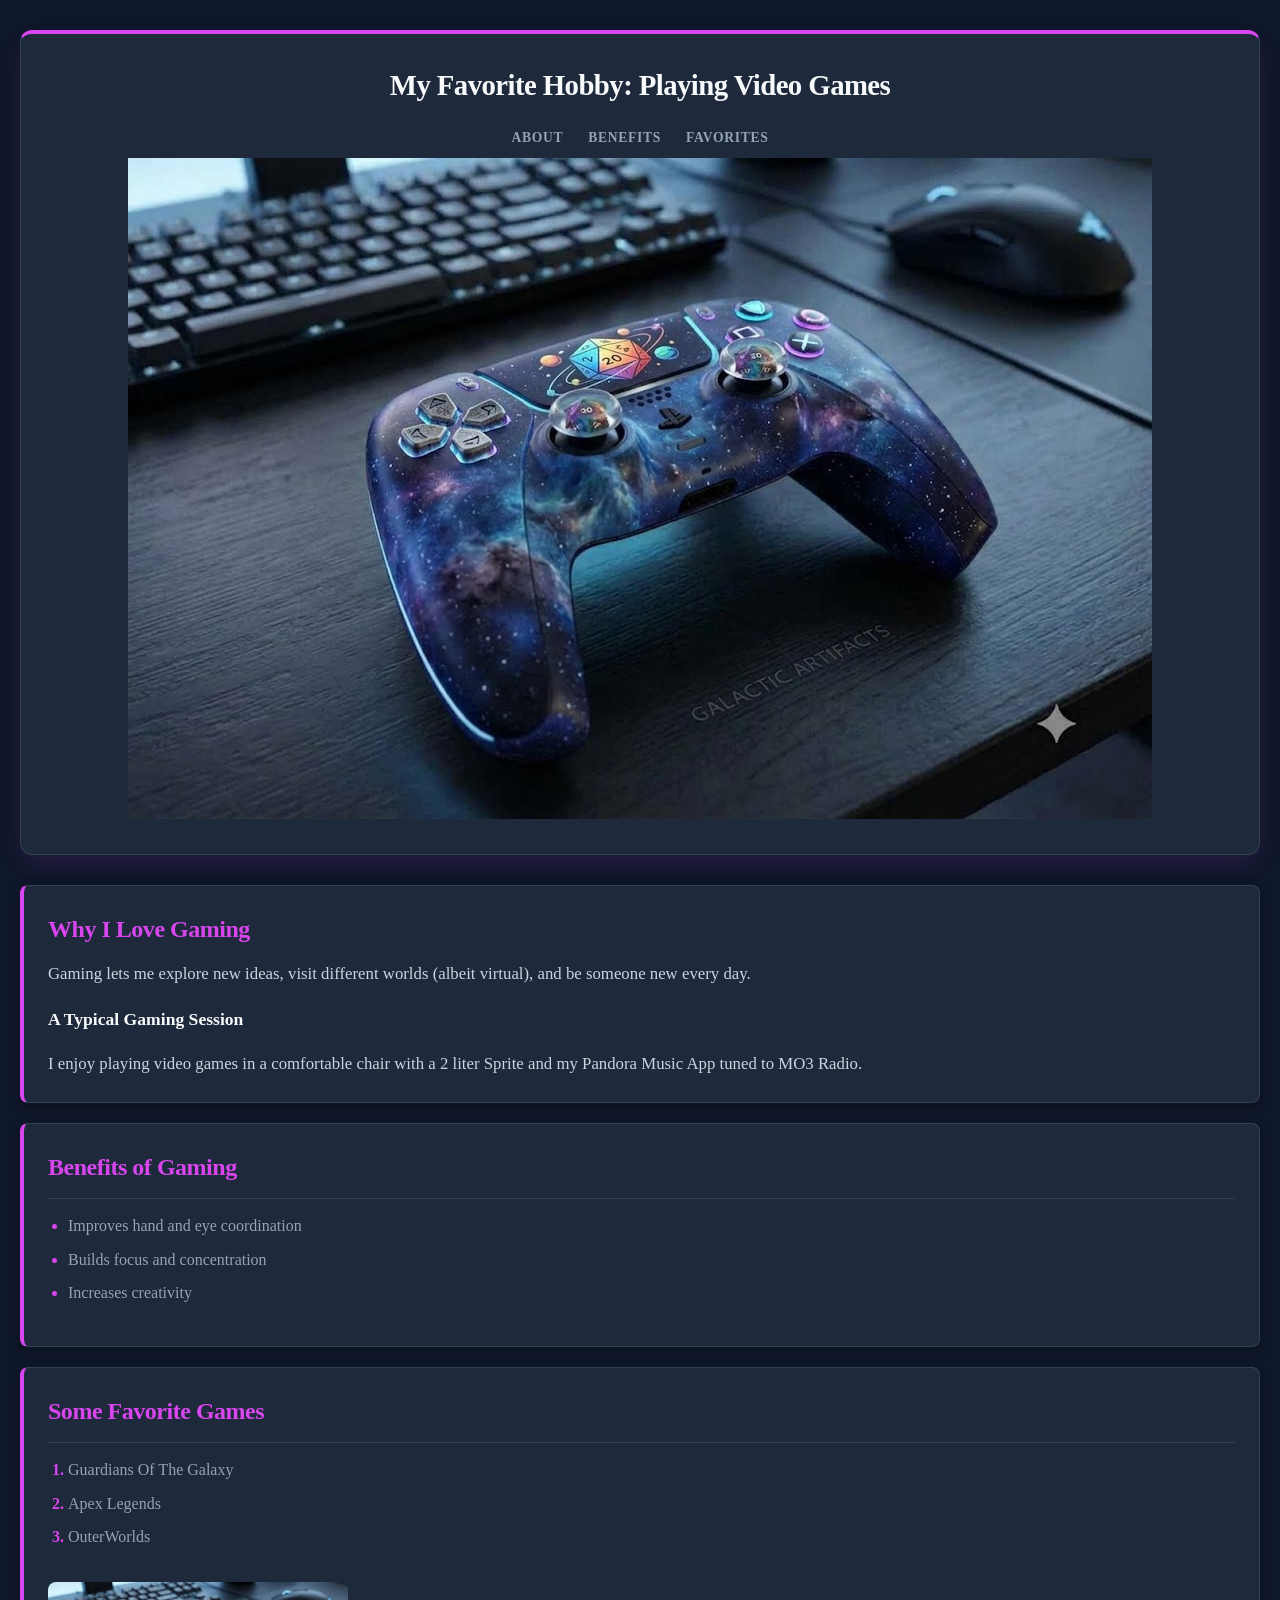
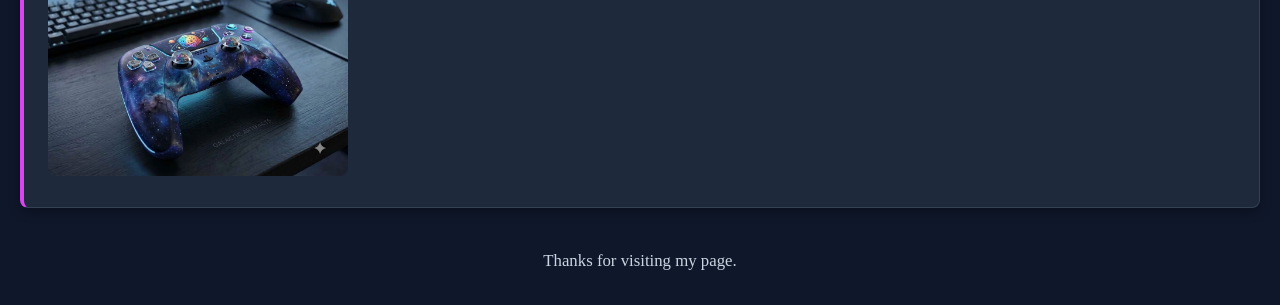
==== index.html @ d5c8cb66 "Add image to header in index.html" ====
<!DOCTYPE html>
<html lang="en">
  <head>
    <meta charset="UTF-8" />
    <meta name="viewport" content="width=device-width, initial-scale=1.0" />
    <title>My Favorite Hobby</title>
    <link rel="stylesheet" href="style.css" />
  </head>
  <body>
    <header id="main-header">
      <h1>My Favorite Hobby: Playing Video Games</h1>
      <nav class="nav-menu">
        <ul>
          <li><a href="#about">About</a></li>
          <li><a href="#benefits">Benefits</a></li>
          <li><a href="#favorites">Favorites</a></li>
        </ul>
      </nav>
      <img src="gaming-controller.png" alt="A person smiling while holding a gaming controller" class="top-right-img" />
</header>
    </header>

    <main>
      <section id="about" class="card">
        <h2>Why I Love Gaming</h2>
        <p>Gaming lets me explore new ideas, visit different worlds (albeit virtual), and be someone new every day.</p>
        <article>
          <h3>A Typical Gaming Session</h3>
          <p>I enjoy playing video games in a comfortable chair with a 2 liter Sprite and my Pandora Music App tuned to MO3 Radio.</p>
        </article>
      </section>

      <section id="benefits" class="card">
        <h2>Benefits of Gaming</h2>
        <ul class="styled-list">
          <li>Improves hand and eye coordination</li>
          <li>Builds focus and concentration</li>
          <li>Increases creativity</li>
        </ul>
      </section>

      <section id="favorites" class="card">
        <h2>Some Favorite Games</h2>
        <ol class="favorites-list">
          <li>Guardians Of The Galaxy</li>
          <li>Apex Legends</li>
          <li>OuterWorlds</li>
        </ol>
        <img src="gaming-controller.png" alt="A person smiling while holding a gaming controller" />
      </section>
    </main>

    <footer>
      <p>Thanks for visiting my page.</p>
    </footer>
  </body>
</html>
---- style.css ----
/* ========================================================
   DARK MODERN PALETTE:
   - Deep Black / Dark Slate Background: #0f172a
   - Card Backgrounds:                   #1e293b
   - Fuchsia Accent (Pop / Neon Glow):   #d946ef
   - Steel Grey Text & Subtitles:        #94a3b8 / #64748b
   - Pure White Primary Text:            #f8fafc
======================================================== */

/* 1. Global Page Styles (Type Selector) */
body {
  font-family: 'Comic Sans MS', 'Comic Sans', cursive;
  background-color: #0f172a;
  color: #f8fafc;
  margin: 0;
  padding: 30px 20px;
  line-height: 1.6;
}
.container {
  position: relative; /* Acts as the anchor/boundary for the image */
}
/* Headings & Text (Type Selectors) */
h1, h2 {
  font-weight: 700;
  letter-spacing: -0.02em;
}

h2 {
  color: #d946ef;
  margin-top: 0;
  margin-bottom: 12px;
}

h3 {
  color: #f8fafc;
  font-size: 1.1rem;
}

p {
  color: #cbd5e1;
  font-size: 1.05rem;
  margin: 0;
}

/* 2. Header Banner (ID Selector) */
#main-header {
  background-color: #1e293b;
  border: 1px solid #334155;
  border-top: 4px solid #d946ef;
  border-radius: 12px;
  padding: 28px 20px;
  margin-bottom: 30px;
  text-align: center;
  box-shadow: 0 10px 25px -5px rgba(217, 70, 239, 0.15);
}

#main-header h1 {
  color: #f8fafc;
  margin: 0 0 16px 0;
  font-size: 1.8rem;
}

/* Navigation Links (Class Selector) */
.nav-menu ul {
  list-style: none;
  padding: 0;
  margin: 0;
  display: flex;
  justify-content: center;
  gap: 25px;
  flex-wrap: wrap;
}

.nav-menu a {
  color: #94a3b8;
  text-decoration: none;
  font-weight: 600;
  text-transform: uppercase;
  font-size: 0.85rem;
  letter-spacing: 0.05em;
  transition: color 0.2s ease, text-shadow 0.2s ease;
}

.nav-menu a:hover {
  color: #d946ef;
  text-shadow: 0 0 8px rgba(217, 70, 239, 0.6);
}

/* 3. Section Cards (Class Selector) */
.card {
  background-color: #1e293b;
  border-left: 4px solid #d946ef;
  border-top: 1px solid #334155;
  border-right: 1px solid #334155;
  border-bottom: 1px solid #334155;
  border-radius: 8px;
  padding: 24px;
  margin-bottom: 20px;
  box-shadow: 0 4px 12px rgba(0, 0, 0, 0.3);
}

.card img {
  max-width: 300px;
  width: 100%;
  height: auto;
  border-radius: 8px;
  margin-top: 16px;
}

/* 4. Lists (Class Selectors) */
.styled-list, .favorites-list {
  padding-left: 20px;
  margin-top: 10px;
  border-top: 1px solid #334155;
  padding-top: 14px;
}

li {
  color: #94a3b8;
  margin-bottom: 8px;
}

li::marker {
  color: #d946ef;
  font-weight: bold;
}

/* Footer Styling */
footer {
  text-align: center;
  margin-top: 40px;
  color: #64748b;
  font-size: 0.9rem;
}
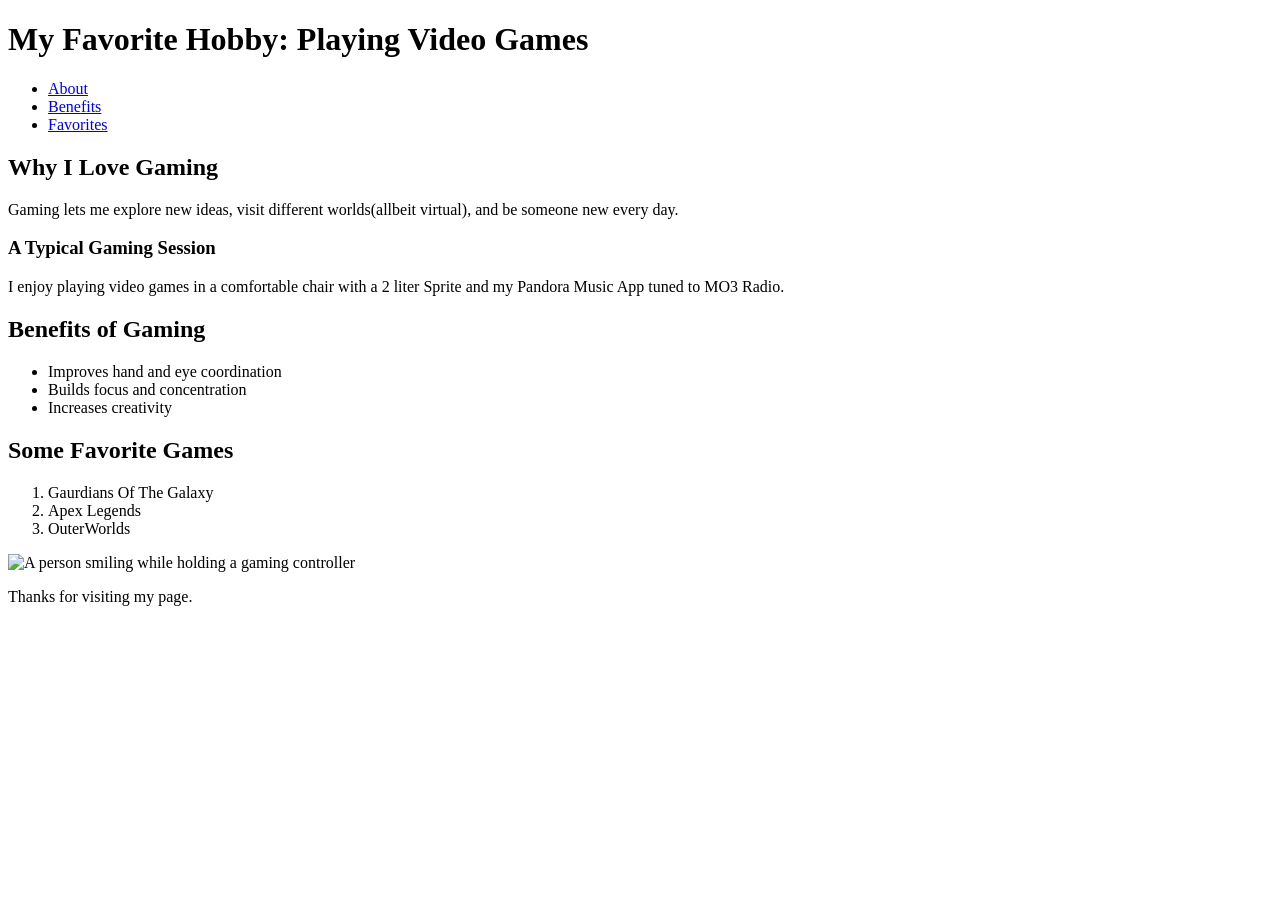
==== commit ea328f2c: "Redesign layout: responsive Grid and breakpoints" ====
--- a/index.html
+++ b/index.html
@@ -2,51 +2,48 @@
 <html lang="en">
   <head>
     <meta charset="UTF-8" />
-    <meta name="viewport" content="width=device-width, initial-scale=1.0" />
-    <title>My Favorite Hobby</title>
-    <link rel="stylesheet" href="style.css" />
+    <meta name="viewport" content="width=device-width, initial-scale.=10" />
+    <title> My Favorite Hobby</title>
   </head>
   <body>
-    <header id="main-header">
+    <header>
       <h1>My Favorite Hobby: Playing Video Games</h1>
-      <nav class="nav-menu">
+      <nav>
         <ul>
           <li><a href="#about">About</a></li>
           <li><a href="#benefits">Benefits</a></li>
           <li><a href="#favorites">Favorites</a></li>
         </ul>
       </nav>
-      <img src="gaming-controller.png" alt="A person smiling while holding a gaming controller" class="top-right-img" />
-</header>
     </header>
 
     <main>
-      <section id="about" class="card">
+      <section id="about">
         <h2>Why I Love Gaming</h2>
-        <p>Gaming lets me explore new ideas, visit different worlds (albeit virtual), and be someone new every day.</p>
+        <p>Gaming lets me explore new ideas, visit different worlds(allbeit virtual), and be someone new every day.</p>
         <article>
           <h3>A Typical Gaming Session</h3>
           <p>I enjoy playing video games in a comfortable chair with a 2 liter Sprite and my Pandora Music App tuned to MO3 Radio.</p>
         </article>
       </section>
 
-      <section id="benefits" class="card">
+      <section id="benefits">
         <h2>Benefits of Gaming</h2>
-        <ul class="styled-list">
+        <ul>
           <li>Improves hand and eye coordination</li>
           <li>Builds focus and concentration</li>
           <li>Increases creativity</li>
         </ul>
       </section>
 
-      <section id="favorites" class="card">
+      <section id="favorites">
         <h2>Some Favorite Games</h2>
-        <ol class="favorites-list">
-          <li>Guardians Of The Galaxy</li>
+        <ol>
+          <li>Gaurdians Of The Galaxy</li>
           <li>Apex Legends</li>
           <li>OuterWorlds</li>
         </ol>
-        <img src="gaming-controller.png" alt="A person smiling while holding a gaming controller" />
+        <img src="new%20new/magnific_an-african-american-woman_BmpC9WToQR.png" alt="A person smiling while holding a gaming controller" />
       </section>
     </main>
 
@@ -54,4 +51,4 @@
       <p>Thanks for visiting my page.</p>
     </footer>
   </body>
-</html>
+</html>
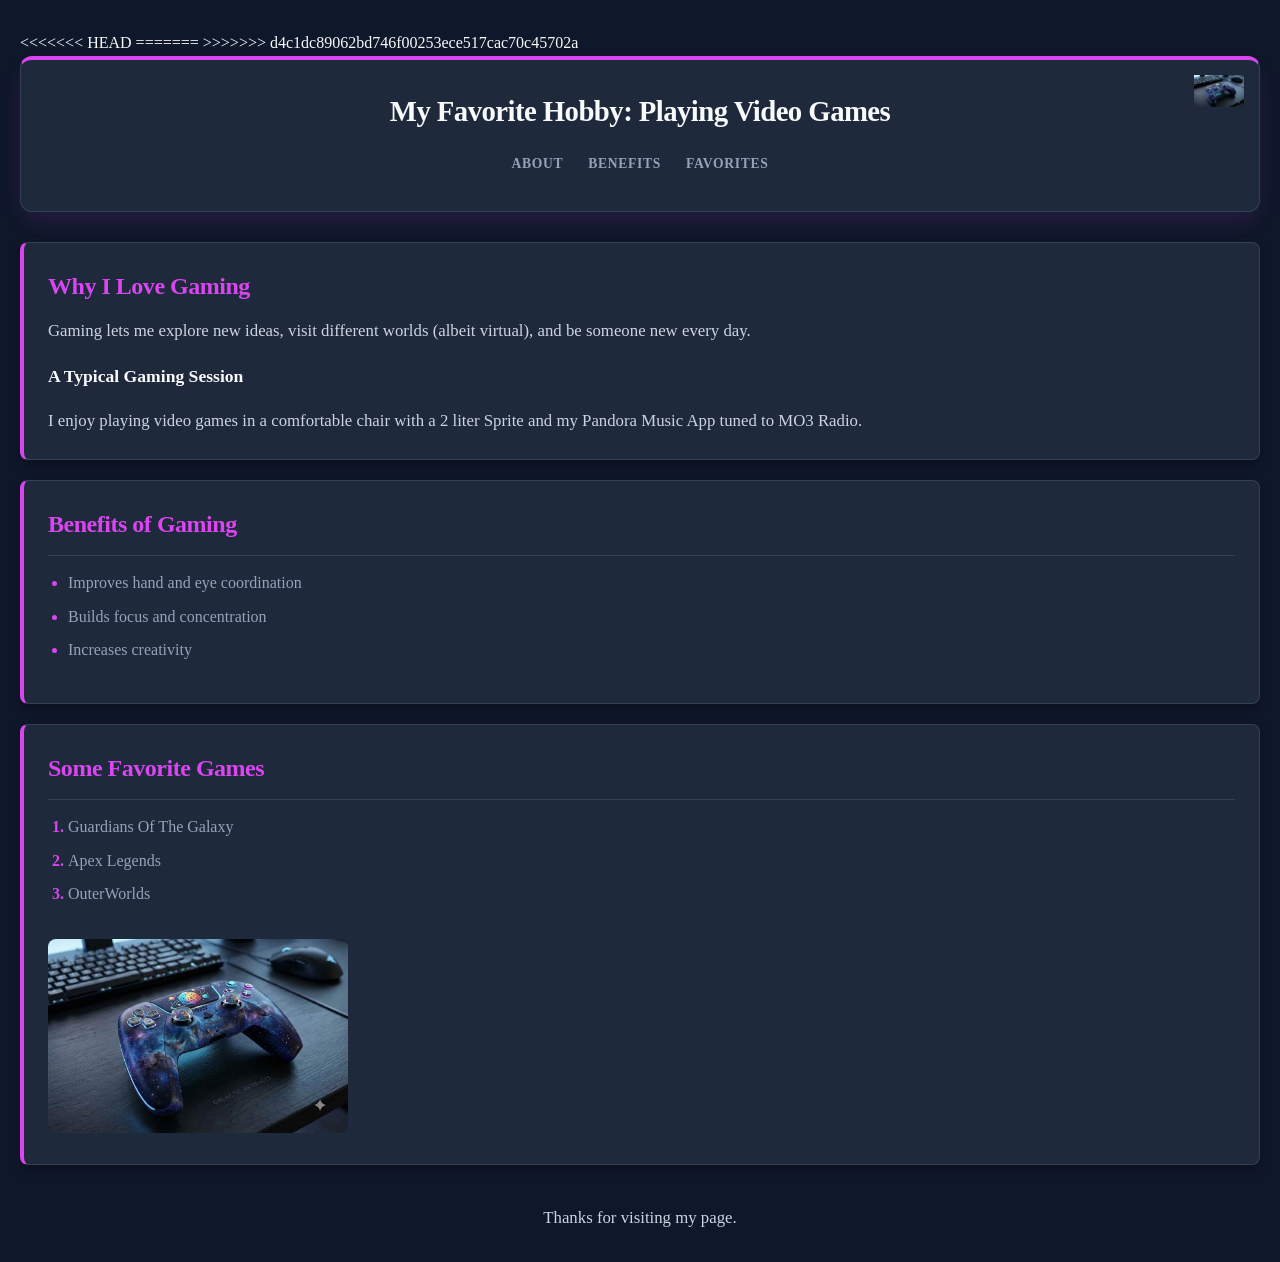
==== commit 4ca8ab6a: "Merge origin/main — resolve conflicts (prefer local)" ====
--- a/index.html
+++ b/index.html
@@ -2,48 +2,56 @@
 <html lang="en">
   <head>
     <meta charset="UTF-8" />
+<<<<<<< HEAD
     <meta name="viewport" content="width=device-width, initial-scale.=10" />
     <title> My Favorite Hobby</title>
+=======
+    <meta name="viewport" content="width=device-width, initial-scale=1.0" />
+    <title>My Favorite Hobby</title>
+    <link rel="stylesheet" href="style.css" />
+>>>>>>> d4c1dc89062bd746f00253ece517cac70c45702a
   </head>
   <body>
-    <header>
+    <header id="main-header">
       <h1>My Favorite Hobby: Playing Video Games</h1>
-      <nav>
+      <nav class="nav-menu">
         <ul>
           <li><a href="#about">About</a></li>
           <li><a href="#benefits">Benefits</a></li>
           <li><a href="#favorites">Favorites</a></li>
         </ul>
       </nav>
+      <img src="gaming-controller.png" alt="A person smiling while holding a gaming controller" class="top-right-img" />
+</header>
     </header>
 
     <main>
-      <section id="about">
+      <section id="about" class="card">
         <h2>Why I Love Gaming</h2>
-        <p>Gaming lets me explore new ideas, visit different worlds(allbeit virtual), and be someone new every day.</p>
+        <p>Gaming lets me explore new ideas, visit different worlds (albeit virtual), and be someone new every day.</p>
         <article>
           <h3>A Typical Gaming Session</h3>
           <p>I enjoy playing video games in a comfortable chair with a 2 liter Sprite and my Pandora Music App tuned to MO3 Radio.</p>
         </article>
       </section>
 
-      <section id="benefits">
+      <section id="benefits" class="card">
         <h2>Benefits of Gaming</h2>
-        <ul>
+        <ul class="styled-list">
           <li>Improves hand and eye coordination</li>
           <li>Builds focus and concentration</li>
           <li>Increases creativity</li>
         </ul>
       </section>
 
-      <section id="favorites">
+      <section id="favorites" class="card">
         <h2>Some Favorite Games</h2>
-        <ol>
-          <li>Gaurdians Of The Galaxy</li>
+        <ol class="favorites-list">
+          <li>Guardians Of The Galaxy</li>
           <li>Apex Legends</li>
           <li>OuterWorlds</li>
         </ol>
-        <img src="new%20new/magnific_an-african-american-woman_BmpC9WToQR.png" alt="A person smiling while holding a gaming controller" />
+        <img src="gaming-controller.png" alt="A person smiling while holding a gaming controller" />
       </section>
     </main>
 
@@ -51,4 +59,4 @@
       <p>Thanks for visiting my page.</p>
     </footer>
   </body>
-</html>+</html>
--- a/style.css
+++ b/style.css
@@ -0,0 +1,141 @@
+/* ========================================================
+   DARK MODERN PALETTE:
+   - Deep Black / Dark Slate Background: #0f172a
+   - Card Backgrounds:                   #1e293b
+   - Fuchsia Accent (Pop / Neon Glow):   #d946ef
+   - Steel Grey Text & Subtitles:        #94a3b8 / #64748b
+   - Pure White Primary Text:            #f8fafc
+======================================================== */
+
+/* 1. Global Page Styles (Type Selector) */
+body {
+  font-family: 'Comic Sans MS', 'Comic Sans', cursive;
+  background-color: #0f172a;
+  color: #f8fafc;
+  margin: 0;
+  padding: 30px 20px;
+  line-height: 1.6;
+}
+.container {
+  position: relative; /* Acts as the anchor/boundary for the image */
+}
+/* Headings & Text (Type Selectors) */
+h1, h2 {
+  font-weight: 700;
+  letter-spacing: -0.02em;
+}
+
+h2 {
+  color: #d946ef;
+  margin-top: 0;
+  margin-bottom: 12px;
+}
+
+h3 {
+  color: #f8fafc;
+  font-size: 1.1rem;
+}
+
+p {
+  color: #cbd5e1;
+  font-size: 1.05rem;
+  margin: 0;
+}
+
+/* 2. Header Banner (ID Selector) */
+#main-header {
+  position: relative;
+  background-color: #1e293b;
+  border: 1px solid #334155;
+  border-top: 4px solid #d946ef;
+  border-radius: 12px;
+  padding: 28px 20px;
+  margin-bottom: 30px;
+  text-align: center;
+  box-shadow: 0 10px 25px -5px rgba(217, 70, 239, 0.15);
+}
+.top-right-img {
+  position: absolute;
+  top: 15px;
+  right: 15px;
+  width: 50px; /* Thumbnail size */
+  height: auto;
+}
+#main-header h1 {
+  color: #f8fafc;
+  margin: 0 0 16px 0;
+  font-size: 1.8rem;
+}
+
+/* Navigation Links (Class Selector) */
+.nav-menu ul {
+  list-style: none;
+  padding: 0;
+  margin: 0;
+  display: flex;
+  justify-content: center;
+  gap: 25px;
+  flex-wrap: wrap;
+}
+
+.nav-menu a {
+  color: #94a3b8;
+  text-decoration: none;
+  font-weight: 600;
+  text-transform: uppercase;
+  font-size: 0.85rem;
+  letter-spacing: 0.05em;
+  transition: color 0.2s ease, text-shadow 0.2s ease;
+}
+
+.nav-menu a:hover {
+  color: #d946ef;
+  text-shadow: 0 0 8px rgba(217, 70, 239, 0.6);
+}
+
+/* 3. Section Cards (Class Selector) */
+.card {
+  background-color: #1e293b;
+  border-left: 4px solid #d946ef;
+  border-top: 1px solid #334155;
+  border-right: 1px solid #334155;
+  border-bottom: 1px solid #334155;
+  border-radius: 8px;
+  padding: 24px;
+  margin-bottom: 20px;
+  box-shadow: 0 4px 12px rgba(0, 0, 0, 0.3);
+}
+
+.card img {
+  max-width: 300px;
+  width: 100%;
+  height: auto;
+  border-radius: 8px;
+  margin-top: 16px;
+}
+
+/* 4. Lists (Class Selectors) */
+.styled-list, .favorites-list {
+  padding-left: 20px;
+  margin-top: 10px;
+  border-top: 1px solid #334155;
+  padding-top: 14px;
+}
+
+li {
+  color: #94a3b8;
+  margin-bottom: 8px;
+}
+
+li::marker {
+  color: #d946ef;
+  font-weight: bold;
+}
+
+/* Footer Styling */
+footer {
+  text-align: center;
+  margin-top: 40px;
+  color: #64748b;
+  font-size: 0.9rem;
+}
